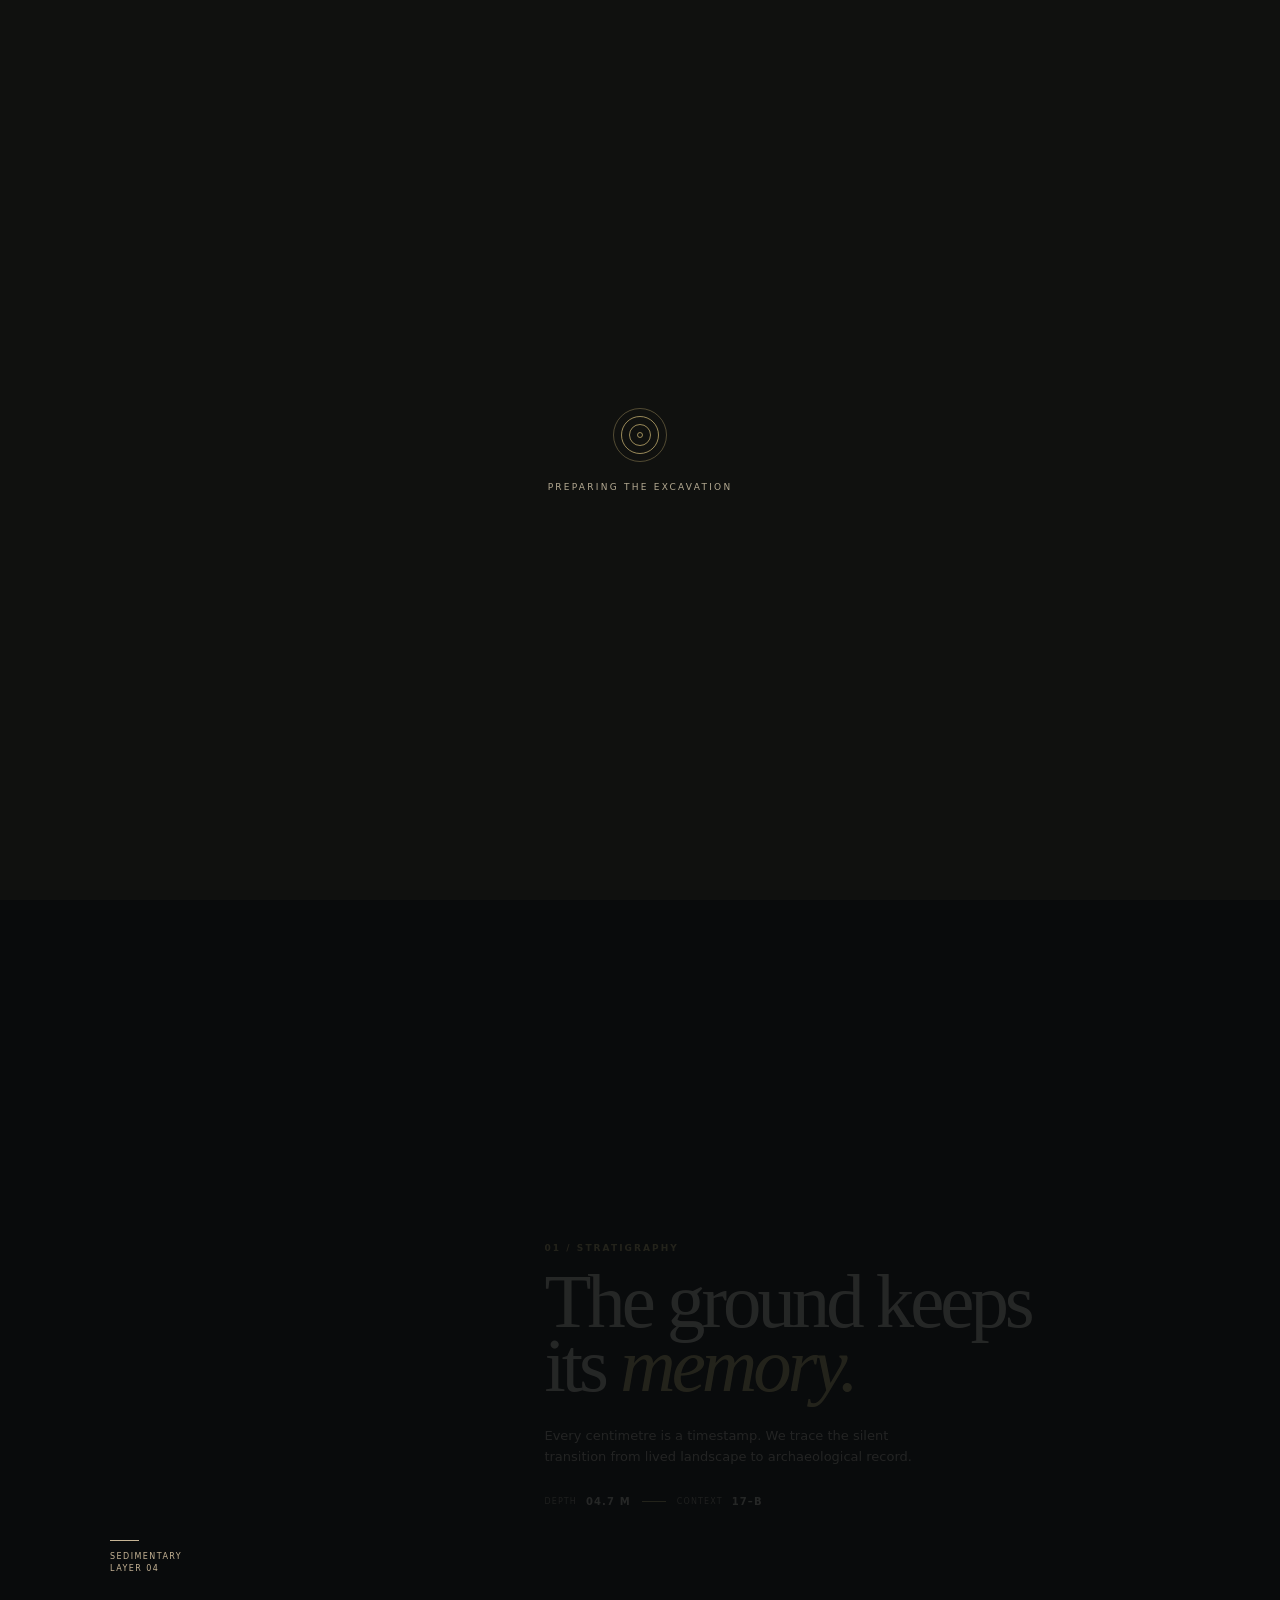
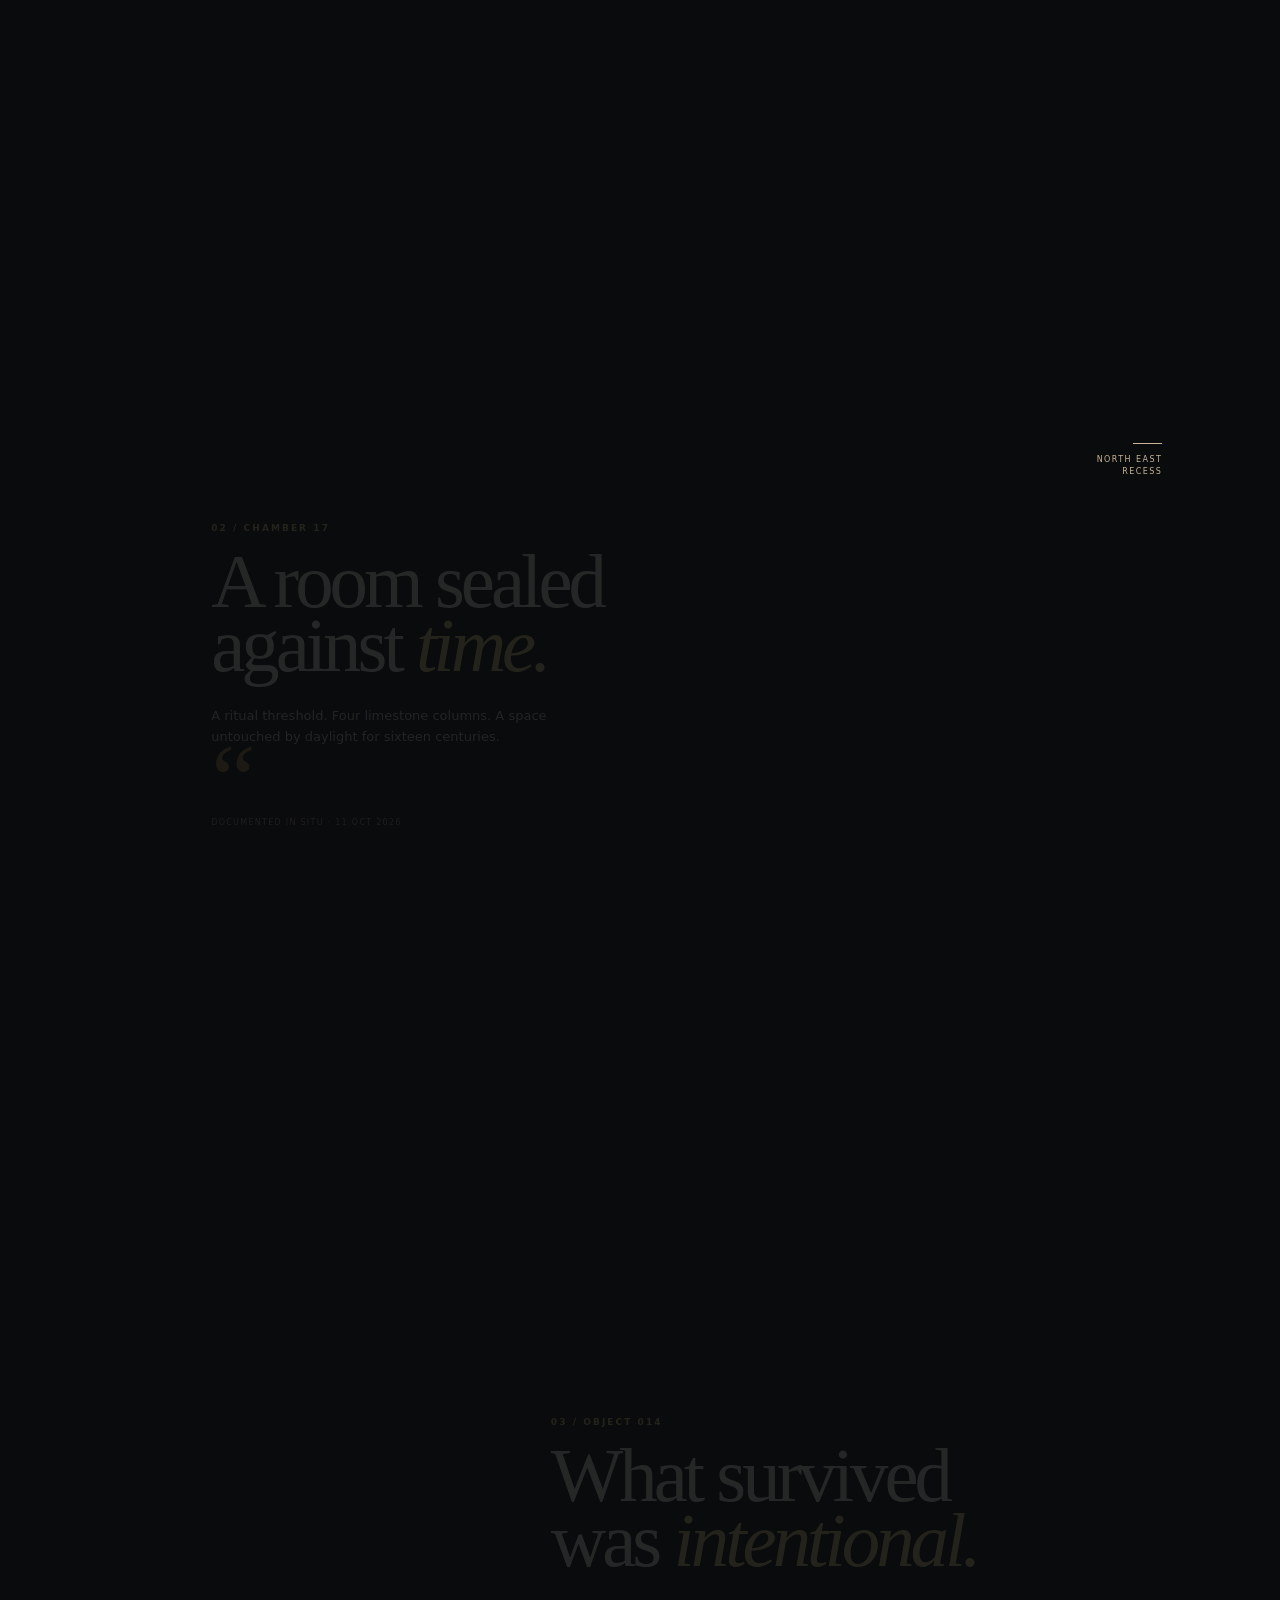
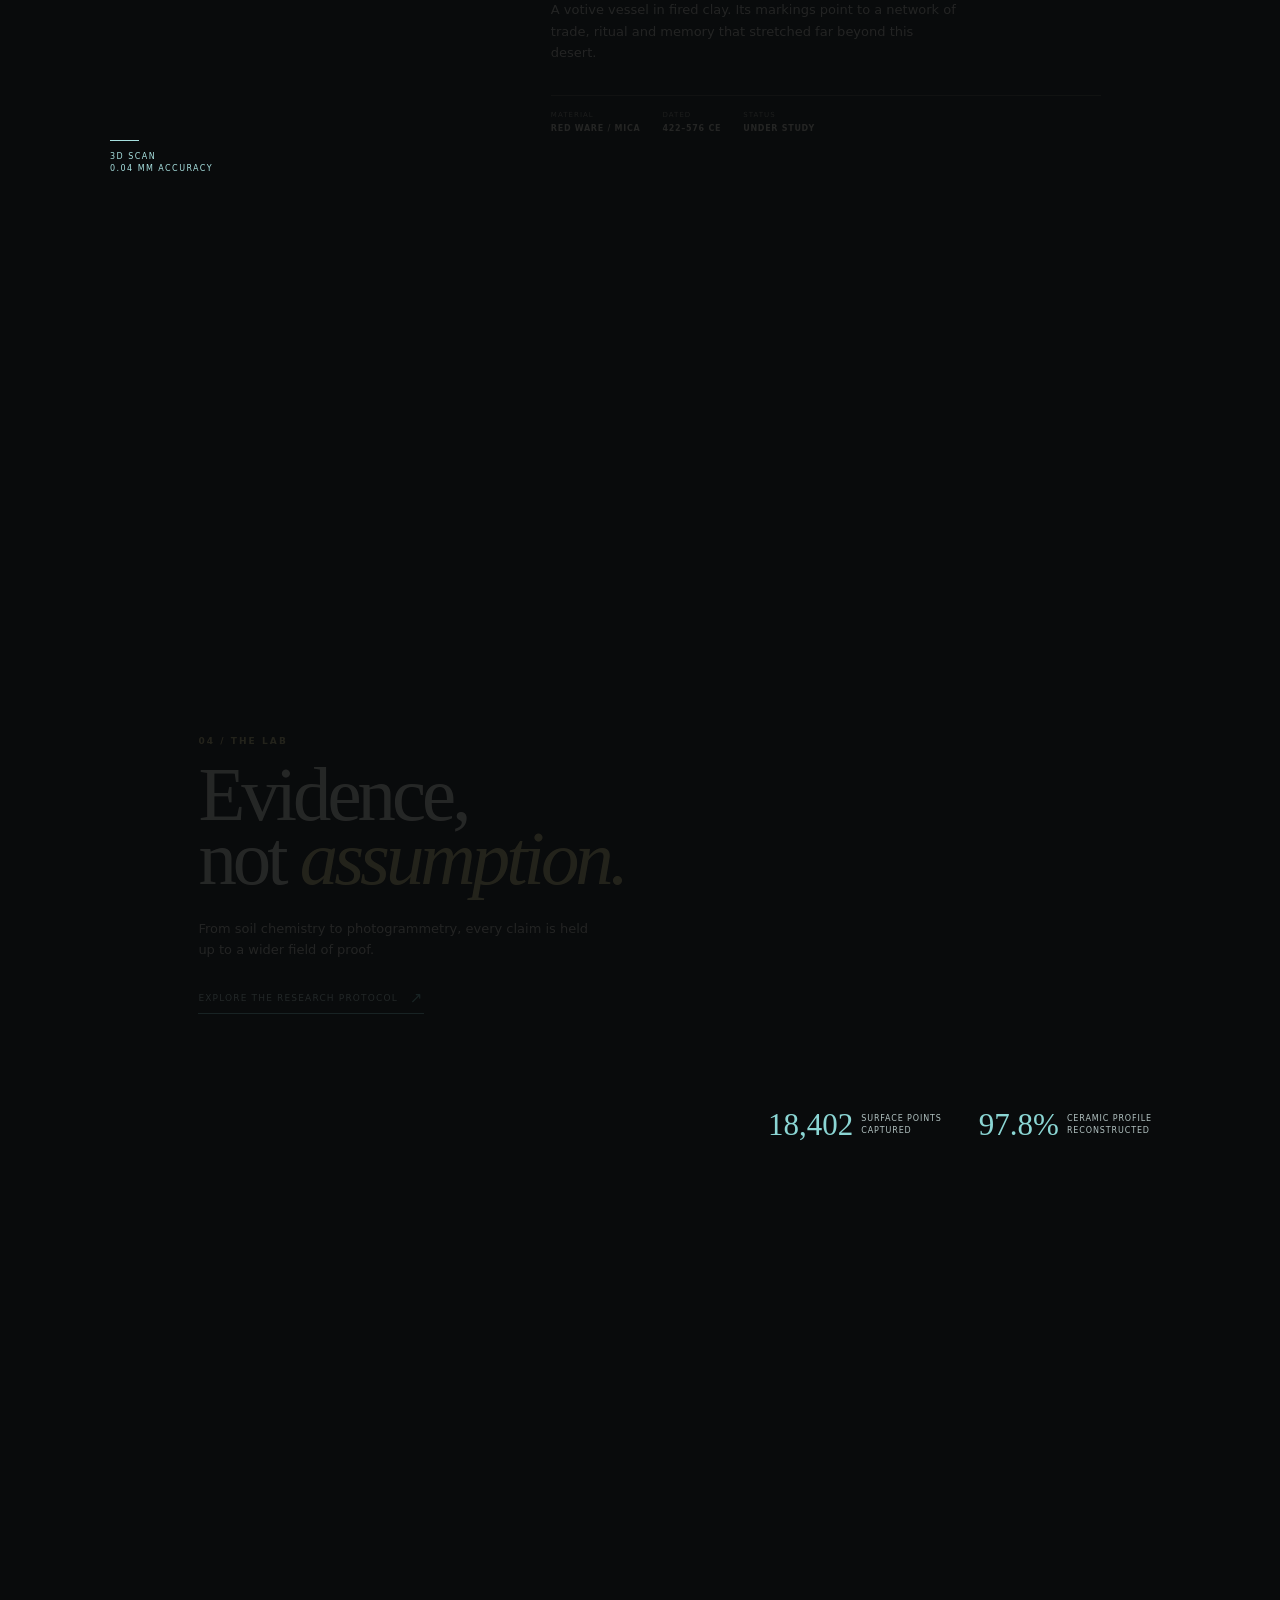
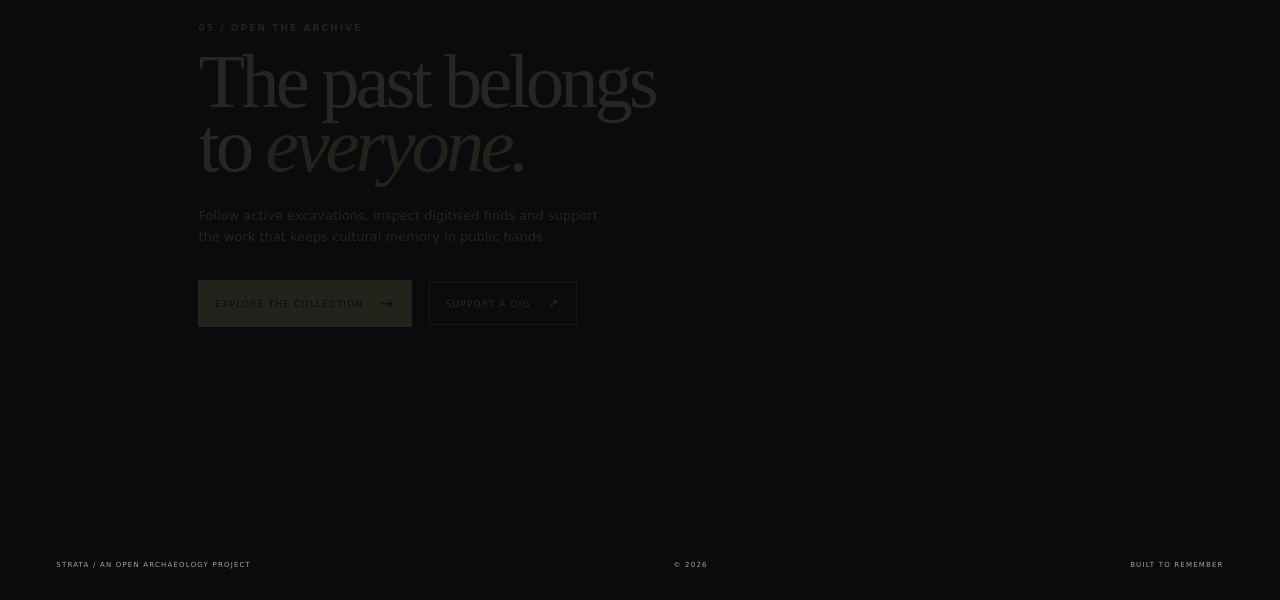
==== index.html @ a57aac8f "Add files via upload" ====
<!doctype html>
<html lang="en">
<head>
  <meta charset="UTF-8" />
  <meta name="viewport" content="width=device-width, initial-scale=1.0" />
  <meta name="theme-color" content="#090b0c" />
  <meta name="description" content="STRATA — an immersive archaeology experience." />
  <title>STRATA — Archaeology of Time</title>
  <link rel="stylesheet" href="styles.css" />
</head>
<body data-stage="surface">
  <div id="loading" aria-live="polite">
    <div class="loader-mark"><span></span><span></span><span></span></div>
    <p>PREPARING THE EXCAVATION</p>
  </div>

  <canvas id="world" aria-hidden="true"></canvas>
  <div class="grain" aria-hidden="true"></div>
  <div class="vignette" aria-hidden="true"></div>
  <div class="ambient-readout" aria-hidden="true"><span id="coordinate">27°10′N / 73°38′E</span><i></i><span id="depth">SURFACE</span></div>

  <a class="skip" href="#journey">Skip to the journey</a>

  <header class="topbar">
    <a href="#top" class="brand" aria-label="STRATA home">
      <svg viewBox="0 0 36 36" aria-hidden="true"><path d="M18 2.5c6.8 0 12.3 5.5 12.3 12.3S24.8 27.1 18 33.5C11.2 27.1 5.7 21.6 5.7 14.8S11.2 2.5 18 2.5Z"/><path d="M11 14.8c2.2-3.8 4.5-5.7 7-5.7s4.8 1.9 7 5.7c-2.2 3.8-4.5 5.7-7 5.7s-4.8-1.9-7-5.7Z"/><circle cx="18" cy="14.8" r="2.3"/></svg>
      <span>STRATA <em>ARCHAEOLOGY OF TIME</em></span>
    </a>
    <nav class="nav" aria-label="Primary navigation">
      <a href="#the-dig">The dig</a>
      <a href="#object">Collection</a>
      <a href="#archive">Field archive</a>
    </nav>
    <a href="#archive" class="nav-action"><span>Enter archive</span><b>↗</b></a>
  </header>

  <aside class="chapter-rail" aria-label="Journey chapters">
    <a href="#top" data-index="0" class="rail-link active"><span>00</span><i></i><em>Surface</em></a>
    <a href="#descent" data-index="1" class="rail-link"><span>01</span><i></i><em>Descent</em></a>
    <a href="#chamber" data-index="2" class="rail-link"><span>02</span><i></i><em>Chamber</em></a>
    <a href="#object" data-index="3" class="rail-link"><span>03</span><i></i><em>Object</em></a>
    <a href="#lab" data-index="4" class="rail-link"><span>04</span><i></i><em>Lab</em></a>
    <a href="#archive" data-index="5" class="rail-link"><span>05</span><i></i><em>Archive</em></a>
  </aside>

  <main id="journey">
    <section id="top" class="panel hero-panel chapter" data-index="0" data-stage="surface">
      <div class="eyebrow"><span></span>EXPEDITION 17 · THAR DESERT</div>
      <div class="hero-copy copy-block">
        <p class="kicker">FIELD INTELLIGENCE / 2026</p>
        <h1>History isn’t<br><i>behind</i> us.</h1>
        <p class="lede">It is beneath us—layered in earth, encoded in objects, and waiting to be read with care.</p>
        <a class="explore-button" href="#descent"><span class="button-icon">↓</span><span>Begin the descent</span><small>SCROLL TO EXCAVATE</small></a>
      </div>
      <div class="hero-note"><b>1,604</b><span>years between<br>surface & chamber</span></div>
      <p class="scroll-prompt">SCROLL TO GO BELOW <span>↓</span></p>
    </section>

    <section id="descent" class="panel descent-panel chapter" data-index="1" data-stage="descent">
      <div class="copy-block side-copy">
        <p class="kicker">01 / STRATIGRAPHY</p>
        <h2>The ground keeps<br>its <i>memory.</i></h2>
        <p class="lede">Every centimetre is a timestamp. We trace the silent transition from lived landscape to archaeological record.</p>
        <div class="data-line"><span>DEPTH</span><b>04.7 M</b><i></i><span>CONTEXT</span><b>17–B</b></div>
      </div>
      <p class="floating-caption left-cap">SEDIMENTARY<br>LAYER 04</p>
    </section>

    <section id="chamber" class="panel chamber-panel chapter" data-index="2" data-stage="chamber">
      <div class="copy-block chamber-copy">
        <p class="kicker">02 / CHAMBER 17</p>
        <h2>A room sealed<br>against <i>time.</i></h2>
        <p class="lede">A ritual threshold. Four limestone columns. A space untouched by daylight for sixteen centuries.</p>
        <div class="quote-mark">“</div>
        <p class="micro-note">DOCUMENTED IN SITU · 11 OCT 2026</p>
      </div>
      <p class="floating-caption right-cap">NORTH EAST<br>RECESS</p>
    </section>

    <section id="object" class="panel object-panel chapter" data-index="3" data-stage="object">
      <div class="copy-block object-copy">
        <p class="kicker">03 / OBJECT 014</p>
        <h2>What survived<br>was <i>intentional.</i></h2>
        <p class="lede">A votive vessel in fired clay. Its markings point to a network of trade, ritual and memory that stretched far beyond this desert.</p>
        <div class="object-details">
          <div><span>MATERIAL</span><b>RED WARE / MICA</b></div>
          <div><span>DATED</span><b>422–576 CE</b></div>
          <div><span>STATUS</span><b>UNDER STUDY</b></div>
        </div>
      </div>
      <p class="floating-caption left-cap bright">3D SCAN<br>0.04 MM ACCURACY</p>
    </section>

    <section id="lab" class="panel lab-panel chapter" data-index="4" data-stage="lab">
      <div class="copy-block lab-copy">
        <p class="kicker">04 / THE LAB</p>
        <h2>Evidence,<br>not <i>assumption.</i></h2>
        <p class="lede">From soil chemistry to photogrammetry, every claim is held up to a wider field of proof.</p>
        <a class="text-link" href="#archive">Explore the research protocol <span>↗</span></a>
      </div>
      <div class="lab-stats"><div><b>18,402</b><span>surface points<br>captured</span></div><div><b>97.8%</b><span>ceramic profile<br>reconstructed</span></div></div>
    </section>

    <section id="archive" class="panel archive-panel chapter" data-index="5" data-stage="archive">
      <div class="copy-block archive-copy">
        <p class="kicker">05 / OPEN THE ARCHIVE</p>
        <h2>The past belongs<br>to <i>everyone.</i></h2>
        <p class="lede">Follow active excavations, inspect digitised finds and support the work that keeps cultural memory in public hands.</p>
        <div class="archive-actions">
          <a href="#top" class="primary-action">Explore the collection <span>→</span></a>
          <a href="#top" class="secondary-action">Support a dig <span>↗</span></a>
        </div>
      </div>
      <footer class="footer"><span>STRATA / AN OPEN ARCHAEOLOGY PROJECT</span><span>© 2026</span><span>BUILT TO REMEMBER</span></footer>
    </section>
  </main>

  <div class="progress-wrap" aria-hidden="true"><span>DEPTH</span><div class="progress-track"><i id="progress"></i></div><b id="progress-label">00</b></div>
  <script type="module" src="app.js"></script>
</body>
</html>
---- styles.css ----
:root {
  --paper: #f6f0e6;
  --muted: #c2b9ab;
  --ink: #111516;
  --acid: #e7d38c;
  --rust: #ca6541;
  --cyan: #8bd6d4;
  --line: rgba(246,240,230,.22);
  --panel: rgba(7,9,10,.12);
}
* { box-sizing: border-box; }
html { scroll-behavior: smooth; background: #090b0c; }
body { margin: 0; min-width: 320px; background: #090b0c; color: var(--paper); font-family: Inter, ui-sans-serif, system-ui, -apple-system, BlinkMacSystemFont, "Segoe UI", sans-serif; overflow-x: hidden; }
a { color: inherit; text-decoration: none; }
#world { position: fixed; inset: 0; width: 100%; height: 100%; z-index: 0; display: block; }
.grain, .vignette { position: fixed; inset: 0; z-index: 1; pointer-events: none; }
.grain { opacity: .075; background-image: url("data:image/svg+xml,%3Csvg viewBox='0 0 160 160' xmlns='http://www.w3.org/2000/svg'%3E%3Cfilter id='n'%3E%3CfeTurbulence type='fractalNoise' baseFrequency='.88' numOctaves='3' stitchTiles='stitch'/%3E%3C/filter%3E%3Crect width='100%25' height='100%25' filter='url(%23n)' opacity='.9'/%3E%3C/svg%3E"); mix-blend-mode: soft-light; }
.vignette { background: radial-gradient(circle at 53% 43%, transparent 30%, rgba(0,0,0,.11) 67%, rgba(0,0,0,.68) 116%); }
#loading { position: fixed; inset: 0; z-index: 20; display: flex; flex-direction: column; justify-content: center; align-items: center; gap: 20px; background: #10110f; transition: opacity .85s ease, visibility .85s ease; }
#loading.hide { opacity: 0; visibility: hidden; }
#loading p { margin: 0; color: #b4aa92; font-size: 9px; letter-spacing: .25em; }
.loader-mark { position: relative; width: 54px; height: 54px; border: 1px solid rgba(219,195,125,.33); border-radius: 50%; animation: loaderRotate 2.7s linear infinite; }
.loader-mark span { position: absolute; border: 1px solid rgba(219,195,125,.68); border-radius: 50%; }
.loader-mark span:nth-child(1){inset:7px}.loader-mark span:nth-child(2){inset:15px}.loader-mark span:nth-child(3){inset:23px}@keyframes loaderRotate{to{transform:rotate(360deg)}}
.skip { position: fixed; left: 18px; top: -50px; z-index: 30; padding: 10px 13px; background: var(--paper); color: var(--ink); font-size: 12px; transition: top .2s; }.skip:focus { top: 18px; }
.topbar { position: fixed; top: 0; left: 0; right: 0; z-index: 10; height: 91px; padding: 20px 4.4vw; display: flex; align-items: center; justify-content: space-between; border-bottom: 1px solid transparent; transition: background .45s, border-color .45s; }
body:not([data-stage="surface"]) .topbar { background: linear-gradient(180deg,rgba(9,11,12,.63),rgba(9,11,12,0)); border-color: rgba(246,240,230,.08); }
.brand { display: flex; gap: 10px; align-items: center; font-family: Georgia, "Times New Roman", serif; font-size: 19px; letter-spacing: .055em; line-height: .88; }.brand svg{width:25px;height:25px;fill:none;stroke:var(--acid);stroke-width:1.1}.brand em{display:block;margin-top:6px;font:600 7px/1 Inter,system-ui,sans-serif;letter-spacing:.22em;color:var(--muted);font-style:normal}.nav{display:flex;gap:30px;margin-left:14vw}.nav a{position:relative;font-size:10px;letter-spacing:.13em;text-transform:uppercase;color:#ded7cb;transition:color .25s}.nav a:after{content:"";position:absolute;left:0;bottom:-7px;width:0;height:1px;background:var(--acid);transition:width .25s}.nav a:hover:after{width:100%}.nav-action{display:flex;align-items:center;gap:14px;font-size:10px;letter-spacing:.13em;text-transform:uppercase}.nav-action b{display:grid;place-items:center;width:27px;height:27px;border:1px solid var(--line);border-radius:50%;font-size:14px;font-weight:400;transition:background .25s,color .25s}.nav-action:hover b{background:var(--paper);color:#111}
main { position: relative; z-index: 2; } .panel { position: relative; min-height: 100svh; height: 100svh; padding: 0 11.5vw; display: flex; align-items: center; pointer-events: none; }.panel a { pointer-events:auto; }.copy-block{width:min(550px,100%);opacity:.12;transform:translateY(25px);transition:opacity .75s ease,transform .95s cubic-bezier(.2,.75,.2,1);}.chapter.is-active .copy-block{opacity:1;transform:translateY(0)}
.kicker{margin:0 0 17px;color:var(--acid);font-size:9px;letter-spacing:.23em;font-weight:650}.eyebrow{position:absolute;top:20.5%;left:11.5vw;display:flex;align-items:center;gap:9px;color:var(--muted);font-size:8px;letter-spacing:.2em}.eyebrow span{display:block;width:30px;height:1px;background:var(--acid)}h1,h2{margin:0;color:var(--paper);font-family:Georgia,"Times New Roman",serif;font-weight:400;letter-spacing:-.052em}h1{font-size:clamp(63px,8.4vw,142px);line-height:.82}h2{font-size:clamp(50px,6vw,100px);line-height:.84}h1 i,h2 i{font-weight:400;color:var(--acid)}.lede{max-width:405px;margin:26px 0 0;color:#ded7cc;font-size:13px;line-height:1.65;font-weight:350}.hero-copy{margin-top:7vh}.explore-button{display:grid;grid-template-columns:33px auto;grid-template-rows:auto auto;column-gap:12px;align-items:center;margin-top:37px;color:var(--paper);font-size:10px;letter-spacing:.16em;text-transform:uppercase}.explore-button .button-icon{grid-row:span 2;display:grid;place-items:center;width:31px;height:31px;border:1px solid var(--acid);border-radius:50%;font-size:16px;color:var(--acid);transition:transform .25s,background .25s}.explore-button:hover .button-icon{transform:translateY(4px);background:var(--acid);color:#171613}.explore-button small{margin-top:5px;color:#a99f91;font-size:7px;letter-spacing:.14em}.hero-note{position:absolute;right:10.8vw;bottom:15.5%;display:flex;align-items:center;gap:11px;padding-left:14px;border-left:1px solid var(--acid);opacity:.92}.hero-note b{font:400 37px/.7 Georgia,serif;color:var(--acid)}.hero-note span{font-size:9px;line-height:1.4;letter-spacing:.11em;text-transform:uppercase;color:#d1c7b9}.scroll-prompt{position:absolute;bottom:7%;left:11.5vw;margin:0;color:#b9b0a5;font-size:8px;letter-spacing:.2em}.scroll-prompt span{display:inline-block;margin-left:10px;color:var(--acid);font-size:14px;animation:scrollBounce 1.8s ease-in-out infinite}@keyframes scrollBounce{50%{transform:translateY(6px)}}
.side-copy{margin-left:auto;margin-right:3vw}.data-line{display:flex;align-items:center;gap:9px;margin-top:29px;font-size:8px;letter-spacing:.14em;color:#b8b0a5}.data-line b{font-size:10px;color:var(--paper);font-weight:600}.data-line i{display:block;width:24px;height:1px;background:var(--acid);margin:0 2px}.floating-caption{position:absolute;margin:0;color:#c6b495;font-size:8px;line-height:1.5;letter-spacing:.18em}.left-cap{left:8.6vw;bottom:25%}.right-cap{right:9.2vw;top:27%;text-align:right}.floating-caption:before{content:"";display:block;width:29px;height:1px;background:currentColor;margin-bottom:10px}.right-cap:before{margin-left:auto}.bright{color:#a7e0df}.chamber-copy{margin-left:5vw}.quote-mark{margin-top:13px;font:100px/.4 Georgia,serif;color:rgba(227,167,96,.75)}.micro-note{margin:18px 0 0;color:#b7a996;font-size:8px;letter-spacing:.16em}.object-copy{margin-left:auto;margin-right:2.5vw}.object-details{display:flex;gap:22px;margin-top:31px;padding-top:15px;border-top:1px solid rgba(232,216,183,.33)}.object-details div{display:flex;flex-direction:column;gap:5px}.object-details span{font-size:7px;letter-spacing:.15em;color:#a8a096}.object-details b{font-size:8px;letter-spacing:.09em;color:#ebe2d2}.lab-copy{margin-left:4vw}.text-link{display:inline-flex;gap:12px;align-items:center;margin-top:29px;padding-bottom:6px;border-bottom:1px solid var(--cyan);font-size:9px;letter-spacing:.13em;text-transform:uppercase;color:#d9f4f1}.text-link span{color:var(--cyan);font-size:15px}.lab-stats{position:absolute;right:10vw;bottom:18%;display:flex;gap:37px}.lab-stats div{display:flex;align-items:flex-start;gap:8px}.lab-stats b{color:var(--cyan);font:400 31px/.8 Georgia,serif}.lab-stats span{font-size:8px;line-height:1.45;letter-spacing:.11em;color:#b2c2c1;text-transform:uppercase}.archive-copy{margin-left:4vw}.archive-actions{display:flex;gap:17px;margin-top:33px;align-items:center}.primary-action,.secondary-action{display:inline-flex;align-items:center;gap:17px;padding:13px 16px;border:1px solid var(--acid);font-size:9px;letter-spacing:.13em;text-transform:uppercase}.primary-action{background:var(--acid);color:#171613;transition:background .25s}.primary-action:hover{background:#f5e6ad}.primary-action span{font-size:16px}.secondary-action{border-color:rgba(245,240,230,.45);color:var(--paper);transition:background .25s}.secondary-action:hover{background:rgba(245,240,230,.1)}.secondary-action span{font-size:13px}.footer{position:absolute;bottom:31px;left:4.4vw;right:4.4vw;display:flex;justify-content:space-between;color:#a9a49b;font-size:7px;letter-spacing:.17em}.chapter-rail{position:fixed;z-index:8;left:4.4vw;top:50%;transform:translateY(-50%);display:flex;flex-direction:column;gap:10px}.rail-link{display:grid;grid-template-columns:20px 19px auto;align-items:center;gap:6px;color:rgba(245,240,230,.37);font-size:8px;letter-spacing:.08em;transition:color .35s}.rail-link i{width:19px;height:1px;background:currentColor;transition:width .35s,background .35s}.rail-link em{opacity:0;font-style:normal;text-transform:uppercase;font-size:7px;letter-spacing:.15em;transition:opacity .35s}.rail-link.active{color:var(--acid)}.rail-link.active i{width:31px}.rail-link.active em{opacity:1}.ambient-readout{position:fixed;z-index:7;right:4.4vw;bottom:31px;display:flex;align-items:center;gap:9px;color:#b1aa9c;font-size:7px;letter-spacing:.17em}.ambient-readout i{width:17px;height:1px;background:var(--acid)}.progress-wrap{position:fixed;z-index:8;right:4.4vw;top:50%;transform:translateY(-50%);display:flex;align-items:center;gap:9px;color:#a69e91;font-size:7px;letter-spacing:.15em;writing-mode:vertical-rl}.progress-track{position:relative;width:1px;height:88px;background:rgba(246,240,230,.22);margin:2px 0}.progress-track i{position:absolute;top:0;left:0;width:1px;height:0;background:var(--acid);transition:height .16s}.progress-wrap b{font-size:8px;font-weight:500;color:var(--acid)}
body[data-stage="descent"]{--acid:#d69b5a}body[data-stage="chamber"]{--acid:#e7af71}body[data-stage="object"]{--acid:#e7d38c}body[data-stage="lab"]{--acid:#8bd6d4}body[data-stage="archive"]{--acid:#e7d38c}
@media (max-width: 800px){.topbar{height:70px;padding:15px 20px}.brand{font-size:16px}.brand svg{width:22px}.nav{display:none}.nav-action{font-size:0}.nav-action b{width:29px;height:29px;font-size:15px}.panel{padding:0 11vw}.chapter-rail,.progress-wrap{display:none}.ambient-readout{right:20px;bottom:18px;font-size:6px}.hero-copy{margin-top:12vh}.eyebrow{left:11vw;top:17%}h1{font-size:clamp(58px,17vw,88px);line-height:.85}h2{font-size:clamp(49px,14vw,75px)}.lede{font-size:12px;max-width:328px}.hero-note{right:11vw;bottom:15%;transform:scale(.83);transform-origin:right bottom}.scroll-prompt{left:11vw;bottom:6%}.side-copy,.chamber-copy,.lab-copy,.archive-copy,.object-copy{margin-left:0;margin-right:0}.copy-block{width:100%}.floating-caption{display:none}.object-details{gap:11px}.object-details b{font-size:7px}.lab-stats{left:11vw;right:auto;bottom:15%;gap:22px}.lab-stats b{font-size:26px}.archive-actions{gap:9px;flex-wrap:wrap}.primary-action,.secondary-action{padding:12px 11px;font-size:8px;gap:8px}.footer{left:20px;right:20px;bottom:18px;font-size:6px;gap:5px}.footer span:nth-child(2){display:none}.grain{opacity:.05}}
@media (prefers-reduced-motion: reduce){html{scroll-behavior:auto}.loader-mark,.scroll-prompt span{animation:none}.copy-block{transition:none}}
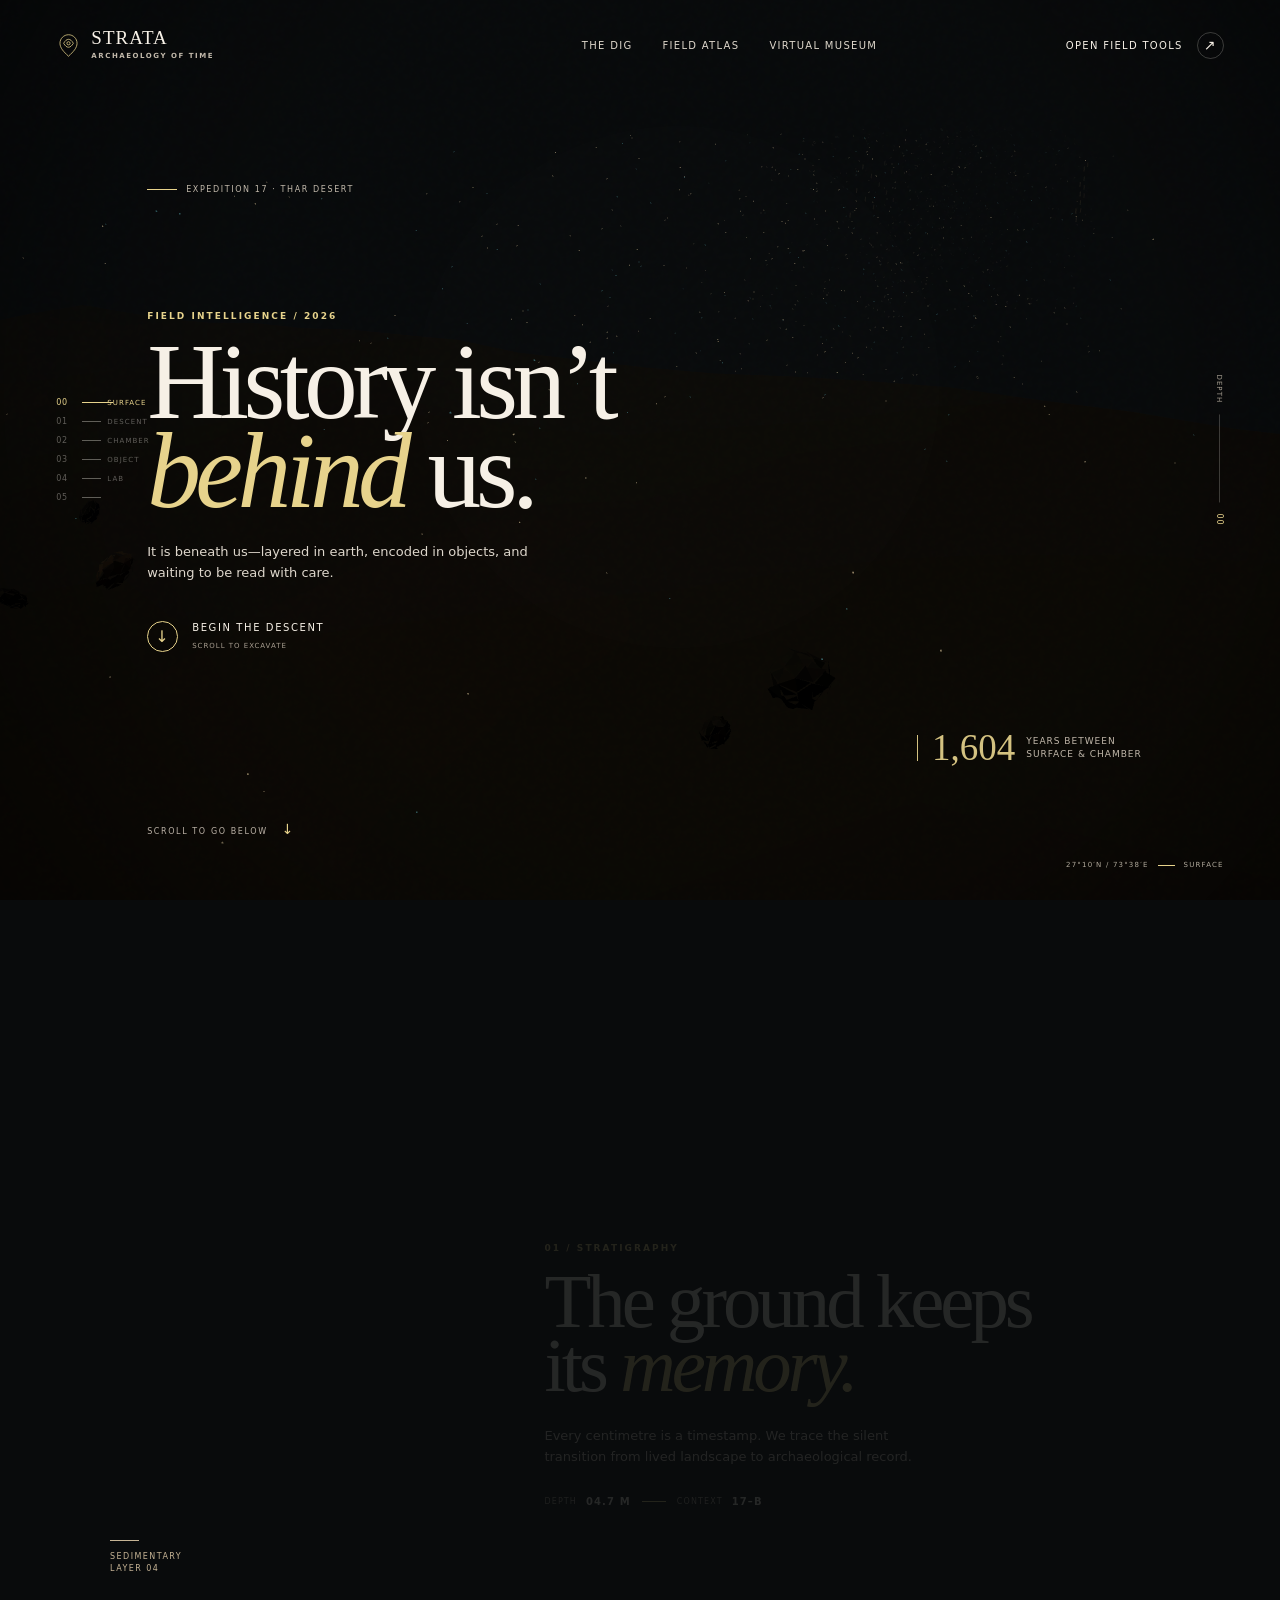
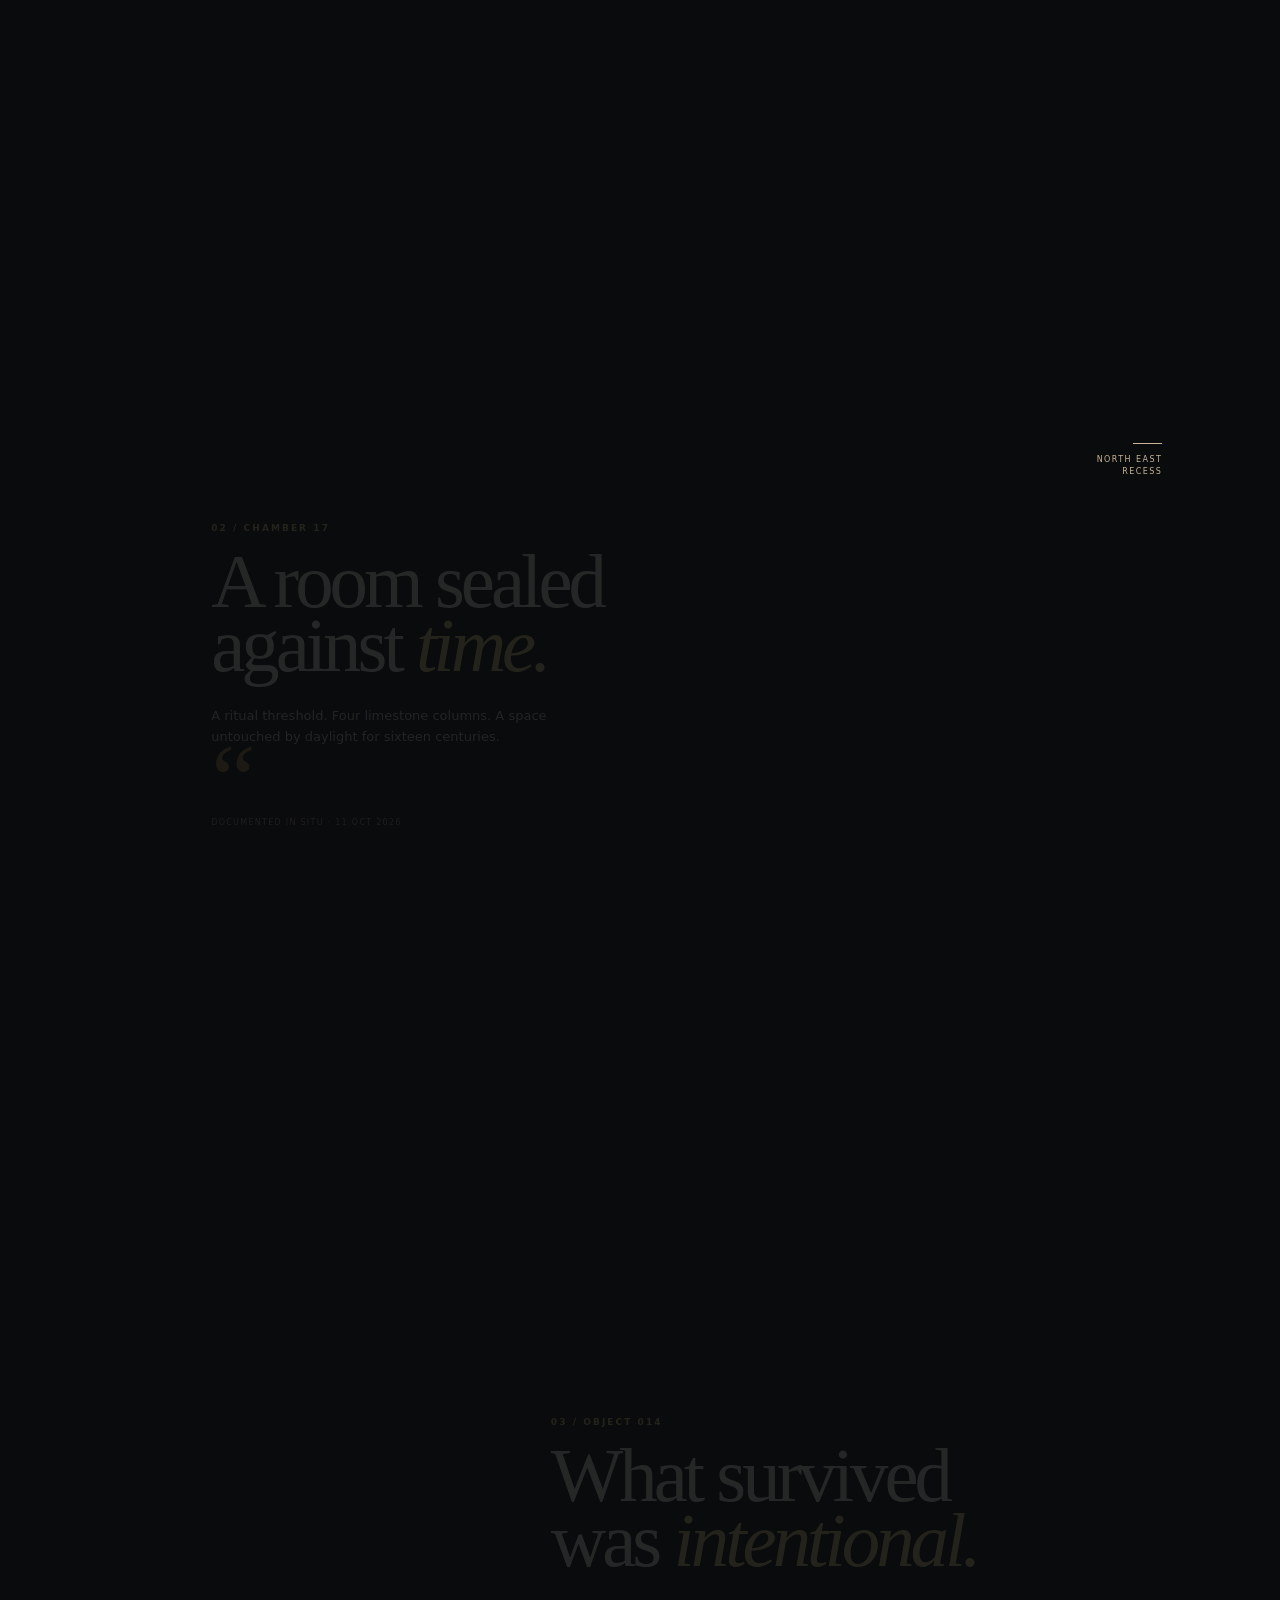
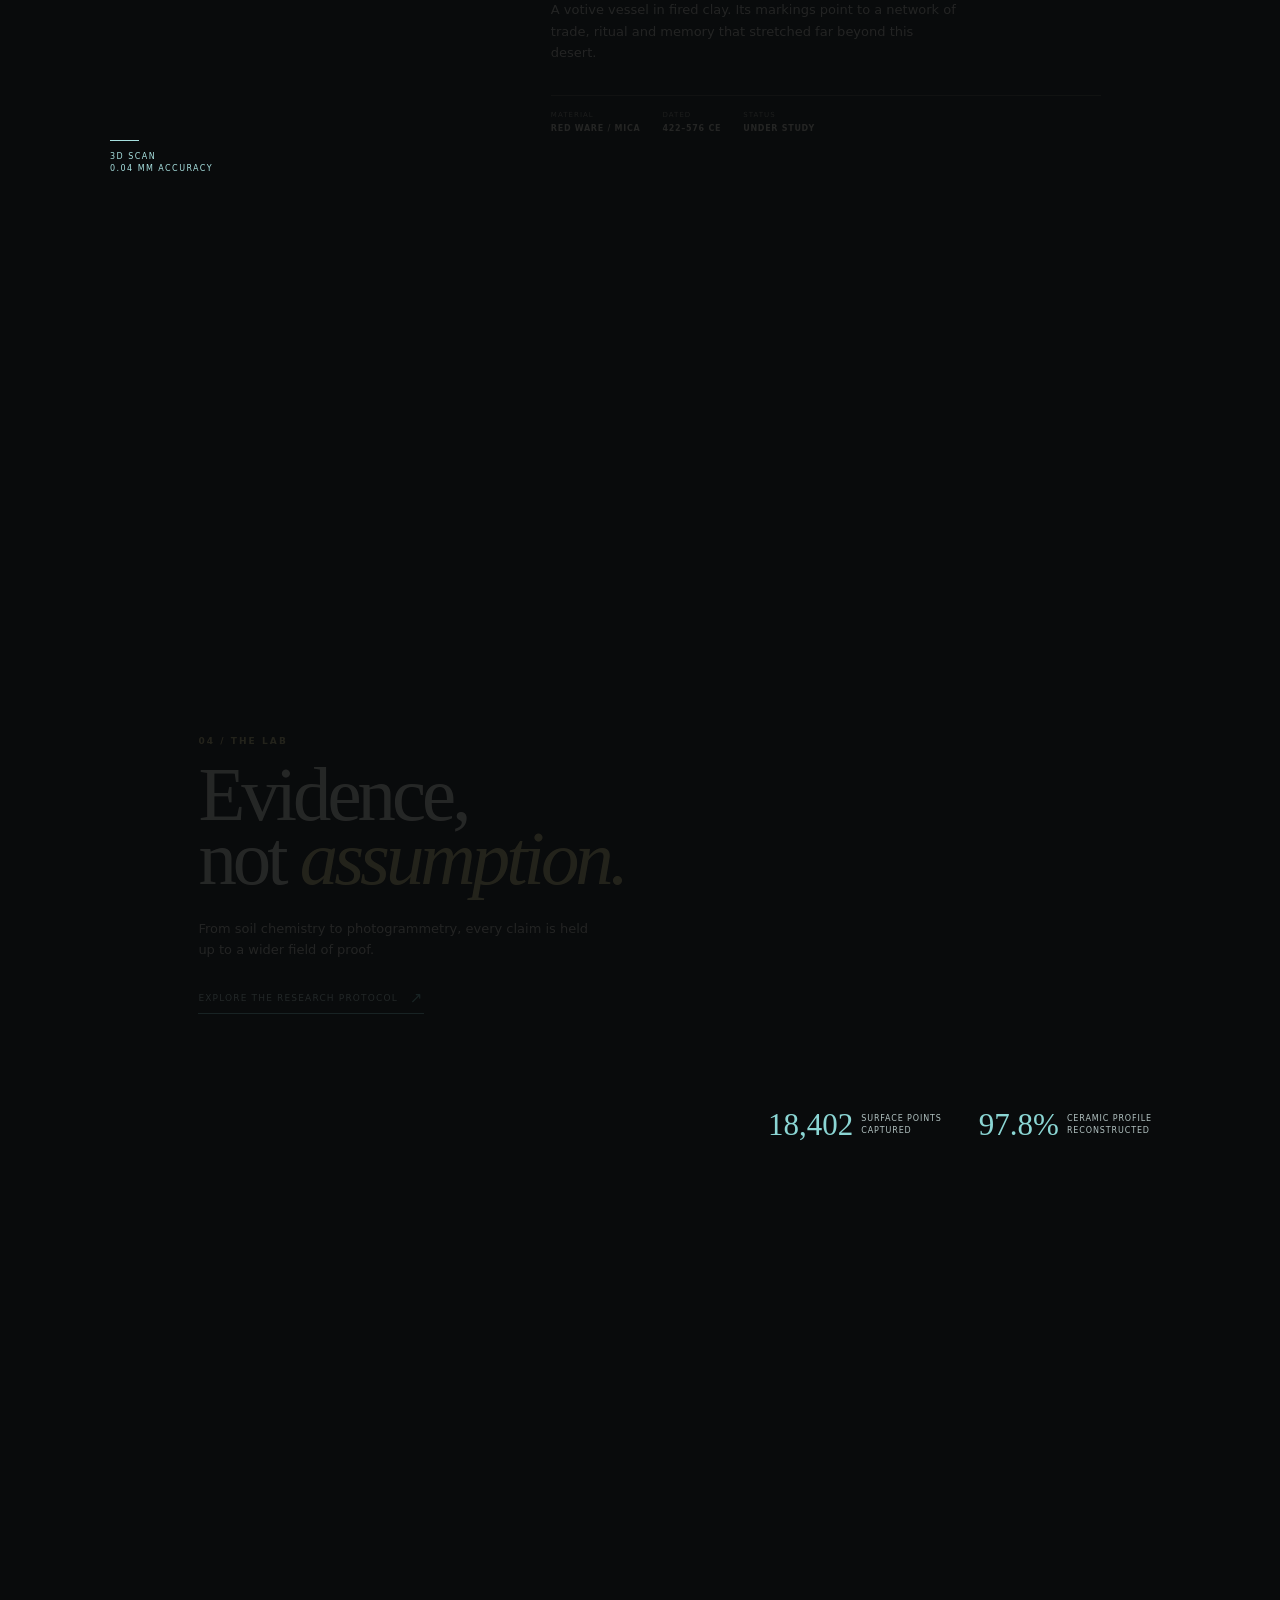
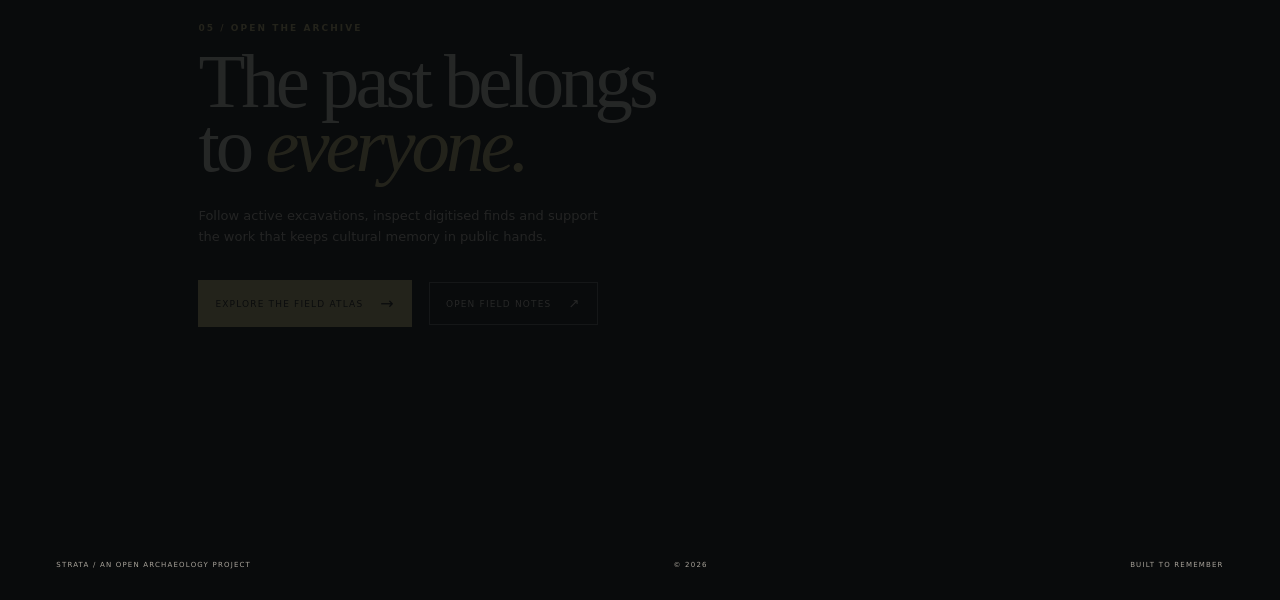
==== commit 889fc460: "Add files via upload" ====
--- a/index.html
+++ b/index.html
@@ -28,10 +28,10 @@
     </a>
     <nav class="nav" aria-label="Primary navigation">
       <a href="#the-dig">The dig</a>
-      <a href="#object">Collection</a>
-      <a href="#archive">Field archive</a>
+      <a href="atlas.html?view=sites">Field atlas</a>
+      <a href="atlas.html?view=museum">Virtual museum</a>
     </nav>
-    <a href="#archive" class="nav-action"><span>Enter archive</span><b>↗</b></a>
+    <a href="atlas.html?view=scan" class="nav-action"><span>Open field tools</span><b>↗</b></a>
   </header>
 
   <aside class="chapter-rail" aria-label="Journey chapters">
@@ -107,8 +107,8 @@
         <h2>The past belongs<br>to <i>everyone.</i></h2>
         <p class="lede">Follow active excavations, inspect digitised finds and support the work that keeps cultural memory in public hands.</p>
         <div class="archive-actions">
-          <a href="#top" class="primary-action">Explore the collection <span>→</span></a>
-          <a href="#top" class="secondary-action">Support a dig <span>↗</span></a>
+          <a href="atlas.html?view=sites" class="primary-action">Explore the field atlas <span>→</span></a>
+          <a href="atlas.html?view=field-notes" class="secondary-action">Open field notes <span>↗</span></a>
         </div>
       </div>
       <footer class="footer"><span>STRATA / AN OPEN ARCHAEOLOGY PROJECT</span><span>© 2026</span><span>BUILT TO REMEMBER</span></footer>
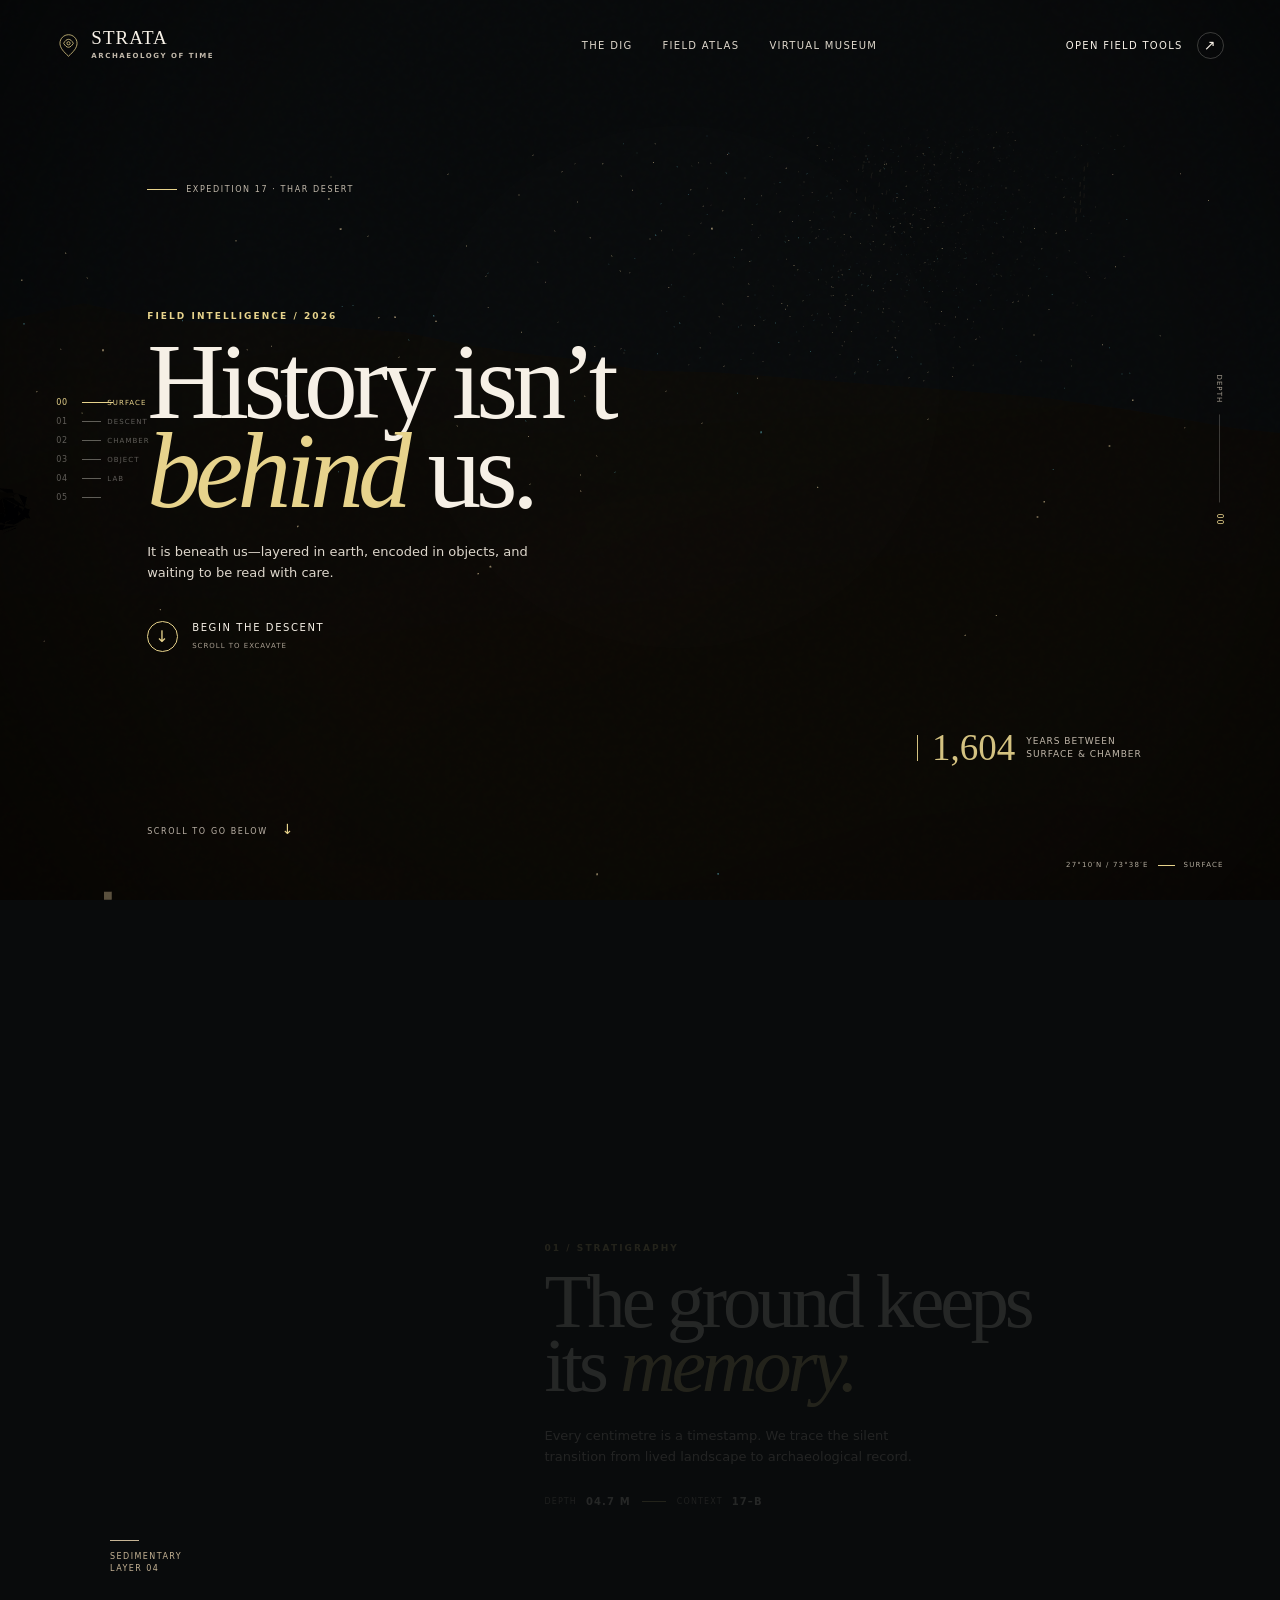
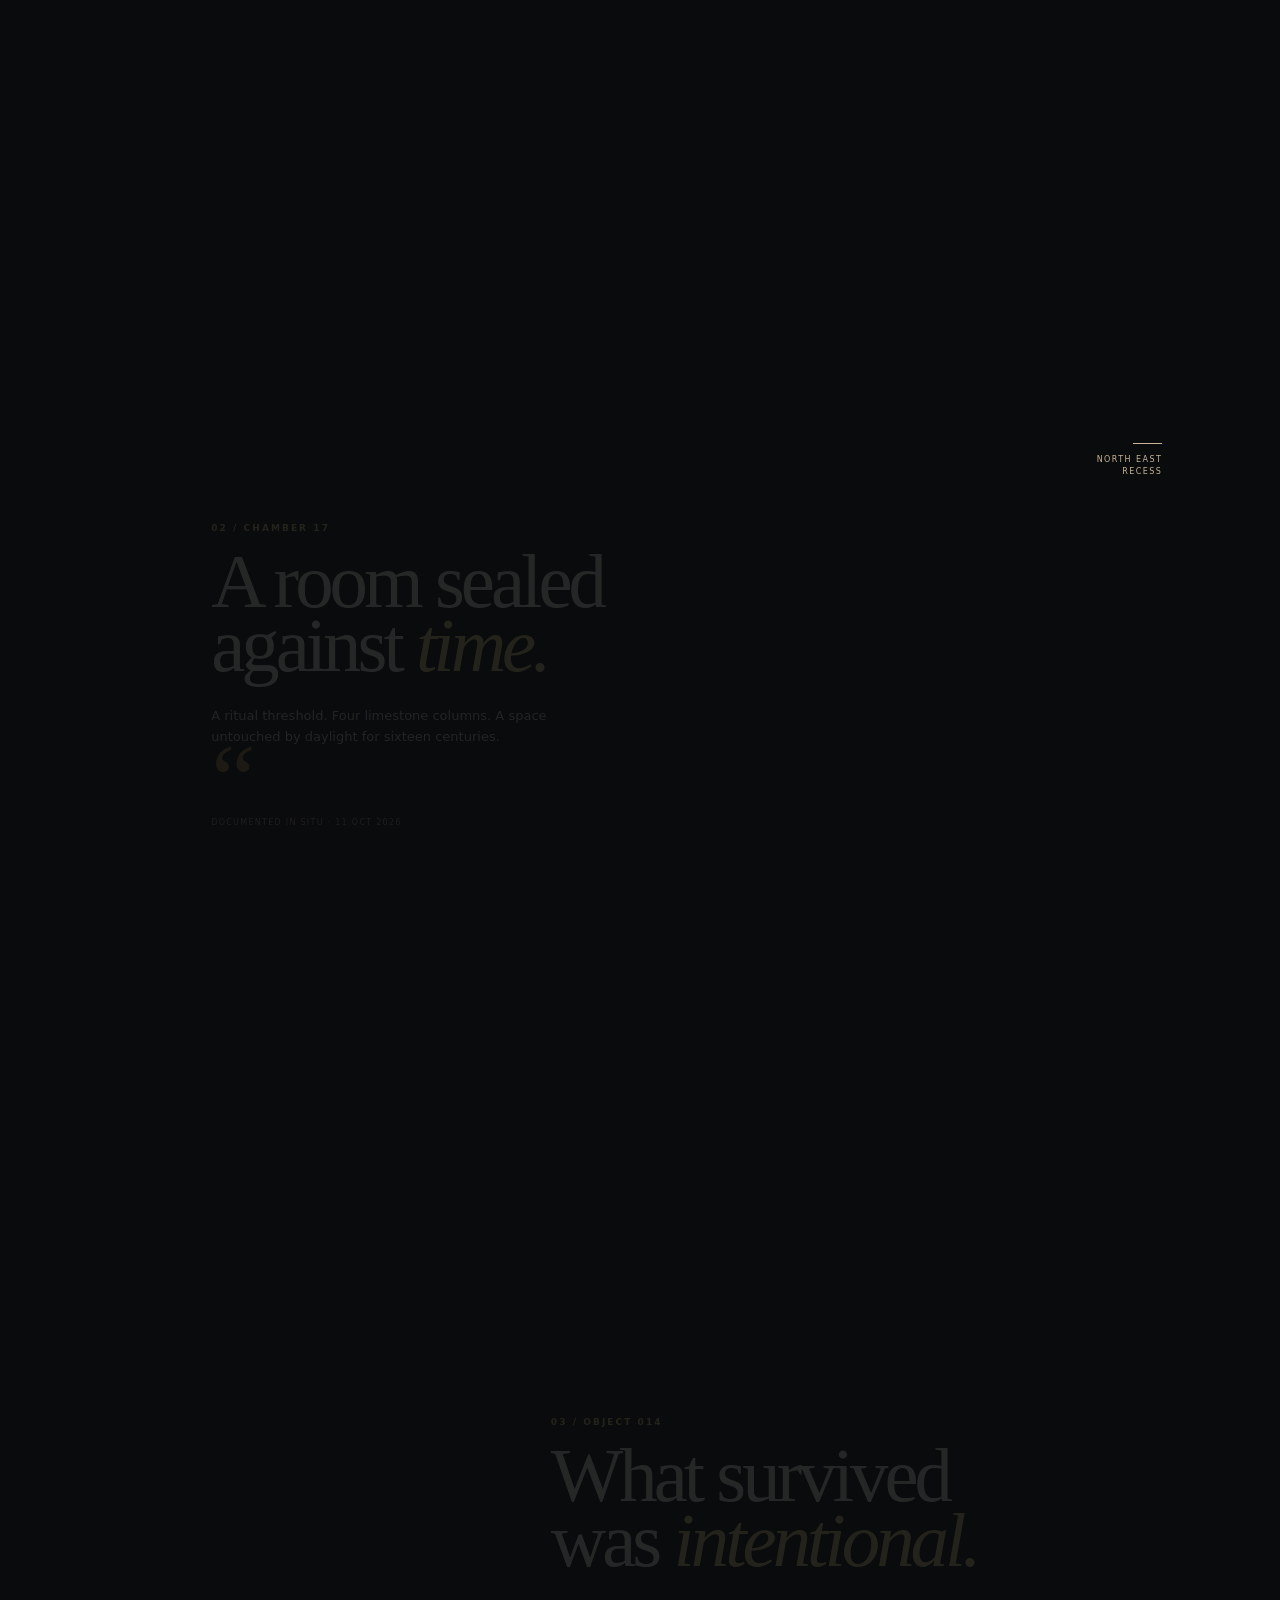
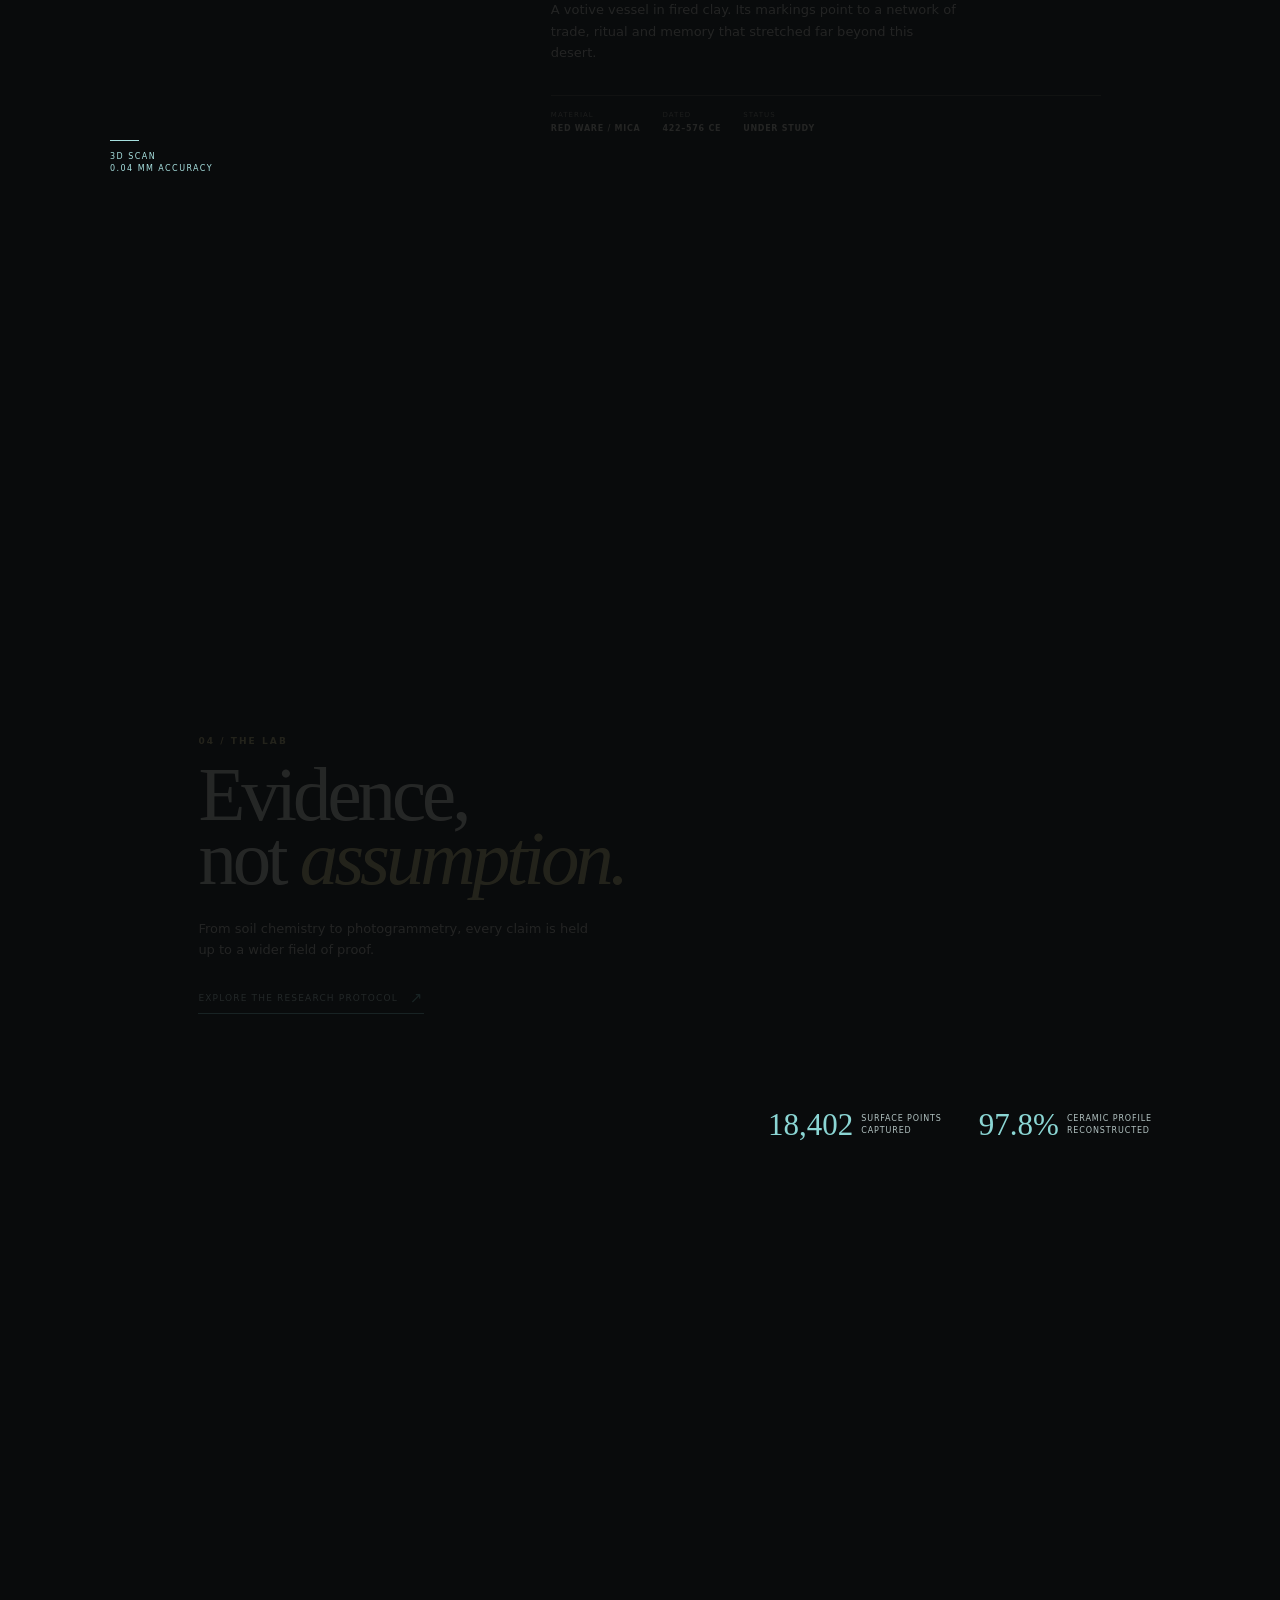
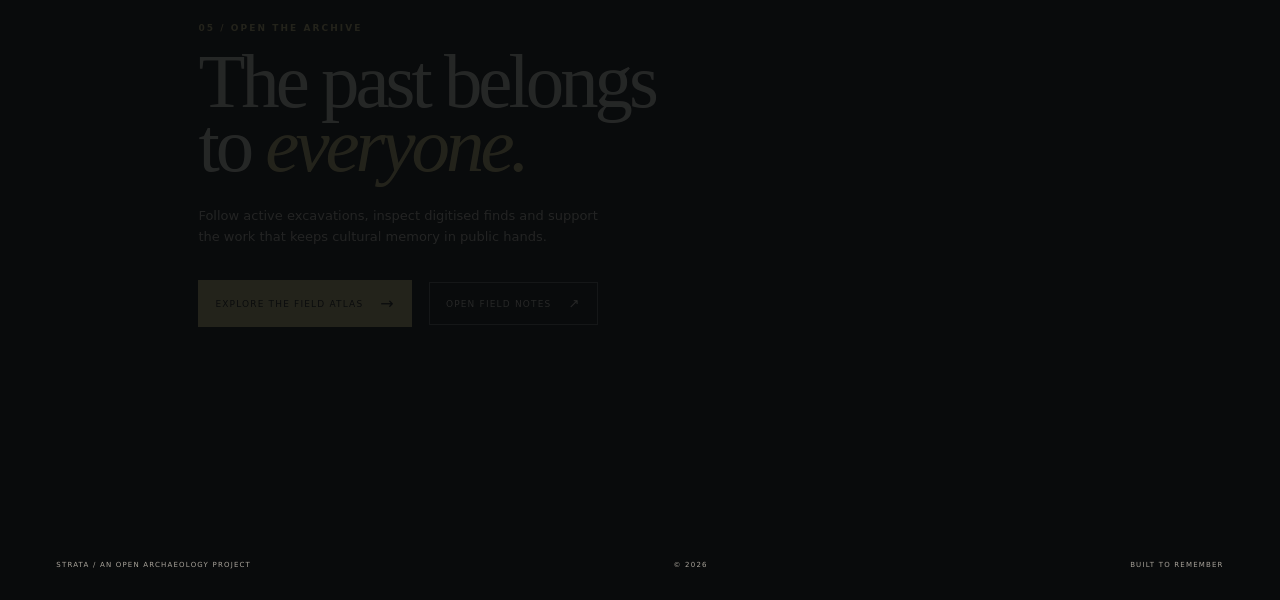
==== commit 1c9dd9e2: "Add files via upload" ====
--- a/index.html
+++ b/index.html
@@ -28,10 +28,10 @@
     </a>
     <nav class="nav" aria-label="Primary navigation">
       <a href="#the-dig">The dig</a>
-      <a href="atlas.html?view=sites">Field atlas</a>
-      <a href="atlas.html?view=museum">Virtual museum</a>
+      <a href="atlas3d.html#sites">Field atlas</a>
+      <a href="atlas3d.html#museum">Virtual museum</a>
     </nav>
-    <a href="atlas.html?view=scan" class="nav-action"><span>Open field tools</span><b>↗</b></a>
+    <a href="atlas3d.html#observe" class="nav-action"><span>Open field tools</span><b>↗</b></a>
   </header>
 
   <aside class="chapter-rail" aria-label="Journey chapters">
@@ -107,8 +107,8 @@
         <h2>The past belongs<br>to <i>everyone.</i></h2>
         <p class="lede">Follow active excavations, inspect digitised finds and support the work that keeps cultural memory in public hands.</p>
         <div class="archive-actions">
-          <a href="atlas.html?view=sites" class="primary-action">Explore the field atlas <span>→</span></a>
-          <a href="atlas.html?view=field-notes" class="secondary-action">Open field notes <span>↗</span></a>
+          <a href="atlas3d.html#sites" class="primary-action">Explore the field atlas <span>→</span></a>
+          <a href="atlas3d.html#notes" class="secondary-action">Open field notes <span>↗</span></a>
         </div>
       </div>
       <footer class="footer"><span>STRATA / AN OPEN ARCHAEOLOGY PROJECT</span><span>© 2026</span><span>BUILT TO REMEMBER</span></footer>
